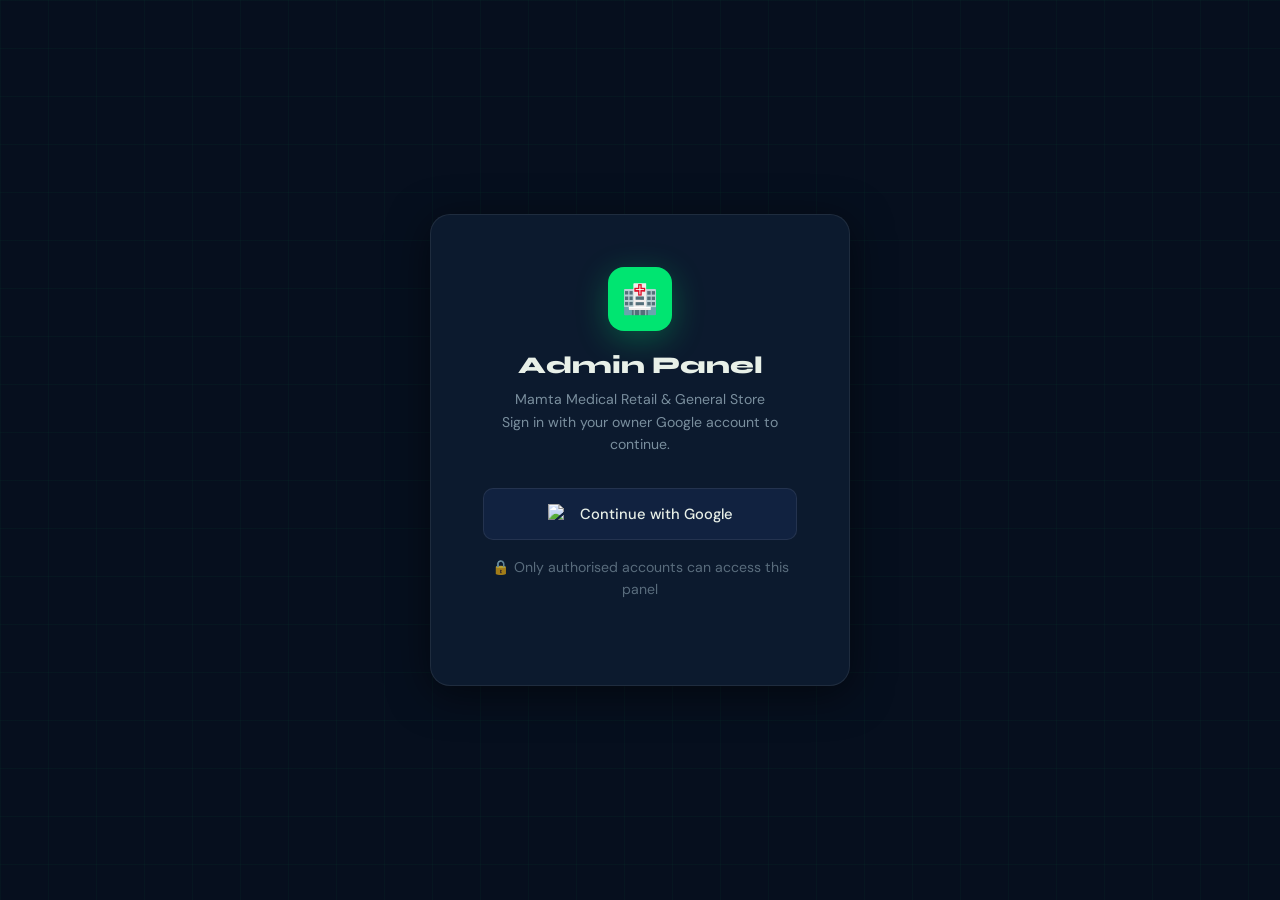
==== admin.html @ 26834f1a "Add source code" ====
<!DOCTYPE html>
<html lang="en" data-theme="dark">

<head>
    <meta charset="UTF-8" />
    <meta name="viewport" content="width=device-width, initial-scale=1.0" />
    <title>Admin Panel — Mamta Medical</title>
    <!-- Private owner panel — keep it out of search engines. -->
    <meta name="robots" content="noindex, nofollow" />
    <link href="https://fonts.googleapis.com/css2?family=Syne:wght@700;800&family=DM+Sans:wght@300;400;500&display=swap"
        rel="stylesheet" />
  <link rel="stylesheet" href="css/admin.css" />
</head>

<body>

    <!-- ══ LOGIN SCREEN ══ -->
    <div id="loginScreen">
        <div class="login-card">
            <div class="login-logo">🏥</div>
            <h1>Admin Panel</h1>
            <p>Mamta Medical Retail &amp; General Store<br />Sign in with your owner Google account to continue.</p>
            <button class="google-btn" id="googleSignInBtn">
                <img src="https://www.gstatic.com/firebasejs/ui/2.0.0/images/auth/google.svg" alt="Google" />
                Continue with Google
            </button>
            <div class="login-error" id="loginError"></div>
            <p class="login-note">🔒 Only authorised accounts can access this panel</p>
        </div>
    </div>

    <!-- ══ ADMIN APP ══ -->
    <div id="adminApp">

        <!-- NAV -->
        <nav class="admin-nav">
            <div class="nav-left">
                <button class="icon-btn" id="sidebarToggle" style="display:none">☰</button>
                <div class="nav-cross"></div>
                <span class="nav-title">Mamta <b>Admin</b></span>
            </div>
            <div class="nav-right">
                <button class="icon-btn" id="themeBtn" title="Toggle theme">🌙</button>
                <div class="nav-user">
                    <img class="nav-avatar" id="userAvatar" src="" alt="" style="display:none" />
                    <div class="nav-avatar-placeholder" id="userInitial"></div>
                    <span id="userName"></span>
                </div>
                <button class="logout-btn" id="logoutBtn">
                    <svg width="13" height="13" viewBox="0 0 24 24" fill="none" stroke="currentColor" stroke-width="2.5"
                        stroke-linecap="round" stroke-linejoin="round">
                        <path d="M9 21H5a2 2 0 01-2-2V5a2 2 0 012-2h4" />
                        <polyline points="16 17 21 12 16 7" />
                        <line x1="21" y1="12" x2="9" y2="12" />
                    </svg>
                    Logout
                </button>
            </div>
        </nav>

        <div class="admin-layout">
            <!-- SIDEBAR -->
            <aside class="sidebar" id="sidebar">
                <div class="sidebar-label">Main</div>
                <button class="nav-item active" data-section="dashboard">
                    <span class="ni-icon">📊</span> Dashboard
                </button>
                <button class="nav-item" data-section="products">
                    <span class="ni-icon">💊</span> Products
                    <span class="nav-badge" id="productCount">0</span>
                </button>
                <div class="sidebar-label">Store</div>
                <button class="nav-item" data-section="stock">
                    <span class="ni-icon">📦</span> Stock Manager
                </button>
                <button class="nav-item" data-section="hours">
                    <span class="ni-icon">🕗</span> Store Hours
                </button>
                <button class="nav-item" data-section="announcements">
                    <span class="ni-icon">📢</span> Announcements
                </button>
                <div class="sidebar-label">Settings</div>
                <button class="nav-item" data-section="settings">
                    <span class="ni-icon">⚙️</span> Settings
                </button>
            </aside>

            <!-- MAIN -->
            <main class="admin-main">

                <!-- DASHBOARD -->
                <div class="section active" id="sec-dashboard">
                    <div class="page-head">
                        <div>
                            <h2>Dashboard</h2>
                            <p>Welcome back! Here's your store overview.</p>
                        </div>
                        <button class="btn btn-green" onclick="showSection('products')">+ Add Product</button>
                    </div>
                    <div class="stats-row">
                        <div class="stat-box">
                            <div class="sb-icon">💊</div>
                            <div class="sb-num" id="dash-total">0</div>
                            <div class="sb-label">Total Products</div>
                        </div>
                        <div class="stat-box">
                            <div class="sb-icon">✅</div>
                            <div class="sb-num" id="dash-instock">0</div>
                            <div class="sb-label">In Stock</div>
                        </div>
                        <div class="stat-box">
                            <div class="sb-icon">❌</div>
                            <div class="sb-num" id="dash-outstock">0</div>
                            <div class="sb-label">Out of Stock</div>
                        </div>
                        <div class="stat-box">
                            <div class="sb-icon">📢</div>
                            <div class="sb-num" id="dash-ann">0</div>
                            <div class="sb-label">Announcements</div>
                        </div>
                    </div>
                    <div class="card">
                        <div class="card-head">
                            <h3>Recent Products</h3>
                            <button class="btn btn-outline btn-sm" onclick="showSection('products')">View all</button>
                        </div>
                        <div class="table-wrap">
                            <table class="product-table" id="recentTable">
                                <thead>
                                    <tr>
                                        <th>Product</th>
                                        <th class="hide-mobile">Category</th>
                                        <th>Price</th>
                                        <th>Stock</th>
                                    </tr>
                                </thead>
                                <tbody id="recentBody">
                                    <tr>
                                        <td colspan="4">
                                            <div class="loading">
                                                <div class="spinner"></div>Loading...
                                            </div>
                                        </td>
                                    </tr>
                                </tbody>
                            </table>
                        </div>
                    </div>
                </div>

                <!-- PRODUCTS -->
                <div class="section" id="sec-products">
                    <div class="page-head">
                        <div>
                            <h2>Products</h2>
                            <p>Add, edit and manage your product catalogue.</p>
                        </div>
                        <button class="btn btn-green" id="addProductBtn">+ Add Product</button>
                    </div>
                    <div class="card">
                        <div class="table-toolbar">
                            <div class="search-box">
                                <svg width="15" height="15" viewBox="0 0 24 24" fill="none" stroke="currentColor"
                                    stroke-width="2" stroke-linecap="round" stroke-linejoin="round">
                                    <circle cx="11" cy="11" r="8" />
                                    <path d="m21 21-4.35-4.35" />
                                </svg>
                                <input type="search" id="productSearch" placeholder="Search products…" />
                            </div>
                            <select class="form-select" style="width:auto;height:38px" id="catFilter">
                                <option value="">All categories</option>
                                <option value="fever-pain">Fever & Pain</option>
                                <option value="vitamins">Vitamins</option>
                                <option value="skin">Skin Care</option>
                                <option value="diabetes">Diabetes</option>
                                <option value="baby">Baby Care</option>
                                <option value="first-aid">First Aid</option>
                                <option value="general">General Store</option>
                            </select>
                        </div>
                        <div class="table-wrap">
                            <table class="product-table">
                                <thead>
                                    <tr>
                                        <th>Photo</th>
                                        <th>Product</th>
                                        <th class="hide-mobile">Category</th>
                                        <th>Price</th>
                                        <th>Stock</th>
                                        <th>Actions</th>
                                    </tr>
                                </thead>
                                <tbody id="productsBody">
                                    <tr>
                                        <td colspan="6">
                                            <div class="loading">
                                                <div class="spinner"></div>Loading products...
                                            </div>
                                        </td>
                                    </tr>
                                </tbody>
                            </table>
                        </div>
                    </div>
                </div>

                <!-- STOCK MANAGER -->
                <div class="section" id="sec-stock">
                    <div class="page-head">
                        <div>
                            <h2>Stock Manager</h2>
                            <p>Quickly toggle stock on or off for any product.</p>
                        </div>
                    </div>
                    <div class="card">
                        <div class="table-toolbar">
                            <div class="search-box">
                                <svg width="15" height="15" viewBox="0 0 24 24" fill="none" stroke="currentColor"
                                    stroke-width="2" stroke-linecap="round" stroke-linejoin="round">
                                    <circle cx="11" cy="11" r="8" />
                                    <path d="m21 21-4.35-4.35" />
                                </svg>
                                <input type="search" id="stockSearch" placeholder="Search products…" />
                            </div>
                            <select class="form-select" style="width:auto;height:38px" id="stockFilter">
                                <option value="">All</option>
                                <option value="in">In Stock</option>
                                <option value="out">Out of Stock</option>
                            </select>
                        </div>
                        <div class="table-wrap">
                            <table class="product-table">
                                <thead>
                                    <tr>
                                        <th>Product</th>
                                        <th class="hide-mobile">Category</th>
                                        <th class="hide-mobile">Price</th>
                                        <th>Status</th>
                                        <th>Toggle</th>
                                    </tr>
                                </thead>
                                <tbody id="stockBody">
                                    <tr>
                                        <td colspan="5">
                                            <div class="loading">
                                                <div class="spinner"></div>
                                            </div>
                                        </td>
                                    </tr>
                                </tbody>
                            </table>
                        </div>
                    </div>
                </div>

                <!-- STORE HOURS -->
                <div class="section" id="sec-hours">
                    <div class="page-head">
                        <div>
                            <h2>Store Hours</h2>
                            <p>Update your opening and closing times.</p>
                        </div>
                    </div>
                    <div class="card">
                        <div class="hours-grid" id="hoursGrid">
                            <div class="loading">
                                <div class="spinner"></div>Loading...
                            </div>
                        </div>
                        <div style="margin-top:20px;display:flex;gap:10px;flex-wrap:wrap">
                            <button class="btn btn-green" id="saveHoursBtn">💾 Save Hours</button>
                            <button class="btn btn-outline" id="resetHoursBtn">↺ Reset to Default</button>
                        </div>
                    </div>
                    <div class="card">
                        <div class="card-head">
                            <h3>⚠️ Special Note</h3>
                        </div>
                        <div class="form-row">
                            <label>Last day of month note (shown to customers)</label>
                            <textarea class="form-textarea" id="specialNote"
                                rows="2">On the last day of every month, store closes early at 2:00 PM.</textarea>
                        </div>
                        <button class="btn btn-green" style="margin-top:12px" id="saveNoteBtn">💾 Save Note</button>
                    </div>
                </div>

                <!-- ANNOUNCEMENTS -->
                <div class="section" id="sec-announcements">
                    <div class="page-head">
                        <div>
                            <h2>Announcements</h2>
                            <p>Post notices visible to customers on the website.</p>
                        </div>
                        <button class="btn btn-green" id="addAnnBtn">+ New Announcement</button>
                    </div>
                    <div id="annList">
                        <div class="loading">
                            <div class="spinner"></div>Loading...
                        </div>
                    </div>
                </div>

                <!-- SETTINGS -->
                <div class="section" id="sec-settings">
                    <div class="page-head">
                        <div>
                            <h2>Settings</h2>
                            <p>Manage your store info and preferences.</p>
                        </div>
                    </div>
                    <div class="card">
                        <div class="card-head">
                            <h3>Store Information</h3>
                        </div>
                        <div class="form-grid two">
                            <div class="form-row">
                                <label>Store Name</label>
                                <input class="form-input" id="storeName" value="Mamta Medical Retail & General Store" />
                            </div>
                            <div class="form-row">
                                <label>Phone Number</label>
                                <input class="form-input" id="storePhone" value="+91 94268 94254" />
                            </div>
                            <div class="form-row" style="grid-column:1/-1">
                                <label>Address</label>
                                <input class="form-input" id="storeAddress"
                                    value="Main Bazar Road, Khatlwada – 396120, Gujarat" />
                            </div>
                        </div>
                        <button class="btn btn-green" style="margin-top:16px" id="saveSettingsBtn">💾 Save
                            Settings</button>
                    </div>
                    <div class="card">
                        <div class="card-head">
                            <h3>Cache Management</h3>
                        </div>
                        <p style="font-size:.84rem;color:var(--muted);margin-bottom:14px">
                            Products are cached for 24 hours on customer browsers. Clear cache to force customers to see
                            latest changes immediately.
                        </p>
                        <button class="btn btn-outline" id="clearCacheBtn">🗑️ Clear Customer Cache</button>
                    </div>
                </div>

            </main>
        </div>
    </div>

    <!-- ══ ADD/EDIT PRODUCT MODAL ══ -->
    <div class="modal-overlay" id="productModal">
        <div class="modal">
            <div class="modal-head">
                <h3 id="modalTitle">Add Product</h3>
                <button class="icon-btn" onclick="closeModal()">✕</button>
            </div>
            <div class="modal-body">
                <input type="hidden" id="editProductId" />
                <div class="form-grid two">
                    <div class="form-row" style="grid-column:1/-1">
                        <label>Product Photo</label>
                        <div class="photo-upload" id="photoUploadArea">
                            <input type="file" id="photoInput" accept="image/*" />
                            <button type="button" class="pu-remove" id="photoRemove" title="Remove photo">✕</button>
                            <div class="pu-icon">📸</div>
                            <div class="pu-text">Tap to upload photo<br /><b>JPG, PNG up to 5MB</b></div>
                            <img class="photo-preview" id="photoPreview" alt="Preview" />
                            <div class="pu-status" id="puStatus"></div>
                        </div>
                        <input type="hidden" id="photoUrl" />
                    </div>
                    <div class="form-row">
                        <label>Product Name *</label>
                        <input class="form-input" id="pName" placeholder="e.g. Crocin 500mg" required />
                    </div>
                    <div class="form-row">
                        <label>Brand *</label>
                        <input class="form-input" id="pBrand" placeholder="e.g. GSK" />
                    </div>
                    <div class="form-row">
                        <label>Category *</label>
                        <select class="form-select" id="pCat">
                            <option value="">Select category</option>
                            <option value="fever-pain">💊 Fever & Pain</option>
                            <option value="vitamins">🌿 Vitamins</option>
                            <option value="skin">🧴 Skin Care</option>
                            <option value="diabetes">🩺 Diabetes</option>
                            <option value="baby">👶 Baby Care</option>
                            <option value="first-aid">🩹 First Aid</option>
                            <option value="general">🛒 General Store</option>
                        </select>
                    </div>
                    <div class="form-row">
                        <label>Price (₹) *</label>
                        <input class="form-input" id="pPrice" type="number" placeholder="e.g. 45" />
                    </div>
                    <div class="form-row">
                        <label>Unit / Pack size</label>
                        <input class="form-input" id="pUnit" placeholder="e.g. 10 tabs, 100ml" />
                    </div>
                    <div class="form-row" style="grid-column:1/-1">
                        <label>Emoji Icon — tap to select</label>
                        <input type="hidden" id="pEmoji" value="💊" />
                        <div class="emoji-picker" id="emojiPicker">
                            <div class="emoji-selected" id="emojiSelected">💊</div>
                            <div class="emoji-grid" id="emojiGrid"></div>
                        </div>
                    </div>
                    <div class="form-row" style="grid-column:1/-1">
                        <label>Description (optional) — with formatting</label>
                        <div class="rte-wrap">
                            <div class="rte-toolbar">
                                <!-- Text format -->
                                <button type="button" class="rte-btn" data-cmd="bold" title="Bold"><b>B</b></button>
                                <button type="button" class="rte-btn" data-cmd="italic" title="Italic"><i>I</i></button>
                                <button type="button" class="rte-btn" data-cmd="underline"
                                    title="Underline"><u>U</u></button>
                                <button type="button" class="rte-btn" data-cmd="strikeThrough"
                                    title="Strikethrough"><s>S</s></button>
                                <div class="rte-sep"></div>
                                <!-- Lists -->
                                <button type="button" class="rte-btn" data-cmd="insertUnorderedList"
                                    title="Bullet list">• ≡</button>
                                <button type="button" class="rte-btn" data-cmd="insertOrderedList"
                                    title="Numbered list">1 ≡</button>
                                <div class="rte-sep"></div>
                                <!-- Align -->
                                <button type="button" class="rte-btn" data-cmd="justifyLeft"
                                    title="Align left">⬅</button>
                                <button type="button" class="rte-btn" data-cmd="justifyCenter" title="Centre">☰</button>
                                <button type="button" class="rte-btn" data-cmd="justifyRight"
                                    title="Align right">➡</button>
                                <div class="rte-sep"></div>
                                <!-- Colour -->
                                <button type="button" class="rte-btn" data-cmd="hiliteColor" data-val="#00e57130"
                                    title="Highlight green" style="font-size:1rem">🟩</button>
                                <button type="button" class="rte-btn" data-cmd="hiliteColor" data-val="#ffb06030"
                                    title="Highlight orange" style="font-size:1rem">🟧</button>
                                <button type="button" class="rte-btn" data-cmd="removeFormat" title="Clear formatting"
                                    style="font-size:.7rem;color:var(--danger)">✕fmt</button>
                            </div>
                            <div class="rte-body" id="pDesc" contenteditable="true"
                                data-placeholder="Write a helpful product description… e.g. dosage, usage, pack size details"
                                spellcheck="false"></div>
                            <div class="rte-count"><span id="rteCount">0</span> characters</div>
                        </div>
                    </div>
                    <div class="form-row" style="grid-column:1/-1">
                        <label>Stock Status</label>
                        <div class="toggle-wrap">
                            <button class="toggle on" id="pStock" onclick="toggleStock(this)"></button>
                            <span class="toggle-label" id="pStockLabel">In Stock</span>
                        </div>
                    </div>
                </div>
            </div>
            <div class="modal-foot">
                <button class="btn btn-outline" onclick="closeModal()">Cancel</button>
                <button class="btn btn-green" id="saveProductBtn">💾 Save Product</button>
            </div>
        </div>
    </div>

    <!-- ══ ADD ANNOUNCEMENT MODAL ══ -->
    <div class="modal-overlay" id="annModal">
        <div class="modal">
            <div class="modal-head">
                <h3>New Announcement</h3>
                <button class="icon-btn" onclick="closeAnnModal()">✕</button>
            </div>
            <div class="modal-body">
                <div class="form-grid">
                    <div class="form-row">
                        <label>Title *</label>
                        <input class="form-input" id="annTitle" placeholder="e.g. Holiday Hours" />
                    </div>
                    <div class="form-row">
                        <label>Message *</label>
                        <textarea class="form-textarea" id="annBody" rows="3"
                            placeholder="Write your announcement…"></textarea>
                    </div>
                    <div class="form-row">
                        <label>Type</label>
                        <select class="form-select" id="annType">
                            <option value="info">ℹ️ Info (green)</option>
                            <option value="warn">⚠️ Warning (orange)</option>
                            <option value="danger">🚨 Urgent (red)</option>
                        </select>
                    </div>
                </div>
            </div>
            <div class="modal-foot">
                <button class="btn btn-outline" onclick="closeAnnModal()">Cancel</button>
                <button class="btn btn-green" id="saveAnnBtn">📢 Post Announcement</button>
            </div>
        </div>
    </div>

    <!-- TOAST -->
    <div class="toast" id="toast"></div>

    <!-- ══ FIREBASE + APP SCRIPT ══ -->
    <script type="module" src="js/admin.js"></script>
</body>

</html>
---- css/admin.css ----
[data-theme="dark"] {
            --bg: #060f1e;
            --bg2: #0c1a2e;
            --bg3: #112240;
            --text: #e8f0e8;
            --muted: #7a8f9e;
            --border: rgba(255, 255, 255, 0.08);
            --g: #00e571;
            --gd: rgba(0, 229, 113, .10);
            --input-bg: #0c1a2e;
            --card: #0c1a2e;
            --danger: #ff4d4d;
            --warn: #ffb060;
            --shadow: 0 8px 40px rgba(0, 0, 0, .5);
        }

        [data-theme="light"] {
            --bg: #f0f5f0;
            --bg2: #ffffff;
            --bg3: #e6f0e6;
            --text: #0e1e0e;
            --muted: #4d6b54;
            --border: rgba(0, 0, 0, 0.08);
            --g: #00924a;
            --gd: rgba(0, 146, 74, .10);
            --input-bg: #ffffff;
            --card: #ffffff;
            --danger: #cc0000;
            --warn: #c87000;
            --shadow: 0 8px 40px rgba(0, 0, 0, .10);
        }

        *,
        *::before,
        *::after {
            margin: 0;
            padding: 0;
            box-sizing: border-box;
            -webkit-tap-highlight-color: transparent
        }

        html {
            scroll-behavior: smooth;
            -webkit-text-size-adjust: 100%
        }

        body {
            font-family: 'DM Sans', sans-serif;
            background: var(--bg);
            color: var(--text);
            min-height: 100vh;
            transition: background .3s, color .3s
        }

        a {
            color: inherit;
            text-decoration: none
        }

        button {
            font-family: 'DM Sans', sans-serif;
            cursor: pointer
        }

        /* ── LOGIN SCREEN ── */
        #loginScreen {
            min-height: 100vh;
            display: flex;
            align-items: center;
            justify-content: center;
            padding: 20px;
            background: var(--bg);
            position: relative;
            overflow: hidden;
        }

        #loginScreen::before {
            content: '';
            position: absolute;
            inset: 0;
            background-image: linear-gradient(rgba(0, 229, 113, .03) 1px, transparent 1px), linear-gradient(90deg, rgba(0, 229, 113, .03) 1px, transparent 1px);
            background-size: 48px 48px;
            animation: gridScroll 24s linear infinite;
        }

        @keyframes gridScroll {
            to {
                background-position: 48px 48px
            }
        }

        .login-card {
            background: var(--bg2);
            border: 1px solid var(--border);
            border-radius: 20px;
            padding: clamp(32px, 5vw, 52px);
            width: 100%;
            max-width: 420px;
            text-align: center;
            position: relative;
            z-index: 1;
            box-shadow: var(--shadow);
            animation: fadeUp .5s ease both;
        }

        @keyframes fadeUp {
            from {
                opacity: 0;
                transform: translateY(20px)
            }

            to {
                opacity: 1;
                transform: none
            }
        }

        .login-logo {
            width: 64px;
            height: 64px;
            background: var(--g);
            border-radius: 16px;
            display: grid;
            place-items: center;
            margin: 0 auto 20px;
            font-size: 1.8rem;
            box-shadow: 0 8px 32px rgba(0, 229, 113, .3);
        }

        .login-card h1 {
            font-family: 'Syne', sans-serif;
            font-size: 1.5rem;
            font-weight: 800;
            margin-bottom: 8px;
        }

        .login-card p {
            font-size: .88rem;
            color: var(--muted);
            margin-bottom: 32px;
            line-height: 1.6
        }

        .google-btn {
            display: flex;
            align-items: center;
            justify-content: center;
            gap: 12px;
            width: 100%;
            padding: 14px 20px;
            border-radius: 10px;
            background: var(--bg3);
            border: 1px solid var(--border);
            color: var(--text);
            font-size: .92rem;
            font-weight: 500;
            transition: background .2s, border-color .2s, transform .15s;
            min-height: 52px;
        }

        .google-btn:hover {
            background: var(--gd);
            border-color: var(--g);
            transform: translateY(-2px)
        }

        .google-btn:active {
            transform: scale(.97)
        }

        .google-btn img {
            width: 20px;
            height: 20px
        }

        .login-note {
            font-size: .74rem;
            color: var(--muted);
            margin-top: 16px;
            opacity: .7
        }

        .login-error {
            background: rgba(255, 77, 77, .1);
            border: 1px solid rgba(255, 77, 77, .2);
            border-radius: 8px;
            padding: 10px 14px;
            margin-top: 14px;
            font-size: .8rem;
            color: var(--danger);
            display: none;
        }

        /* ── MAIN ADMIN ── */
        #adminApp {
            display: none
        }

        /* NAV */
        .admin-nav {
            position: fixed;
            top: 0;
            left: 0;
            right: 0;
            z-index: 200;
            height: 60px;
            padding: 0 clamp(14px, 4vw, 32px);
            display: flex;
            align-items: center;
            justify-content: space-between;
            gap: 10px;
            background: var(--bg2);
            border-bottom: 1px solid var(--border);
            box-shadow: 0 2px 20px rgba(0, 0, 0, .1);
            transition: background .3s, border-color .3s;
        }

        .nav-left {
            display: flex;
            align-items: center;
            gap: 10px
        }

        .nav-cross {
            width: 32px;
            height: 32px;
            border: 1.5px solid var(--g);
            border-radius: 6px;
            display: grid;
            place-items: center;
            position: relative;
            flex-shrink: 0;
        }

        .nav-cross::before,
        .nav-cross::after {
            content: '';
            position: absolute;
            background: var(--g);
            border-radius: 2px;
        }

        .nav-cross::before {
            width: 2px;
            height: 13px
        }

        .nav-cross::after {
            width: 13px;
            height: 2px
        }

        .nav-title {
            font-family: 'Syne', sans-serif;
            font-size: .9rem;
            font-weight: 800;
            letter-spacing: .04em;
            text-transform: uppercase;
        }

        .nav-title b {
            color: var(--g)
        }

        .nav-right {
            display: flex;
            align-items: center;
            gap: 8px
        }

        .nav-user {
            display: flex;
            align-items: center;
            gap: 8px;
            font-size: .78rem;
            color: var(--muted);
        }

        .nav-avatar {
            width: 32px;
            height: 32px;
            border-radius: 50%;
            border: 2px solid var(--g);
            object-fit: cover;
        }

        .nav-avatar-placeholder {
            width: 32px;
            height: 32px;
            border-radius: 50%;
            background: var(--g);
            display: grid;
            place-items: center;
            font-size: .8rem;
            font-weight: 700;
            color: #030d0a;
            flex-shrink: 0;
        }

        .icon-btn {
            width: 36px;
            height: 36px;
            background: var(--bg3);
            border: 1px solid var(--border);
            border-radius: 8px;
            display: grid;
            place-items: center;
            font-size: .85rem;
            transition: background .2s;
            flex-shrink: 0;
        }

        .icon-btn:hover {
            background: var(--gd);
            border-color: var(--g)
        }

        .logout-btn {
            display: flex;
            align-items: center;
            gap: 6px;
            padding: 7px 14px;
            border-radius: 8px;
            background: rgba(255, 77, 77, .1);
            border: 1px solid rgba(255, 77, 77, .2);
            color: var(--danger);
            font-size: .76rem;
            font-weight: 600;
            transition: background .2s;
        }

        .logout-btn:hover {
            background: rgba(255, 77, 77, .2)
        }

        /* LAYOUT */
        .admin-layout {
            display: flex;
            padding-top: 60px;
            min-height: 100vh;
        }

        /* SIDEBAR */
        .sidebar {
            width: 220px;
            flex-shrink: 0;
            background: var(--bg2);
            border-right: 1px solid var(--border);
            padding: 20px 12px;
            position: fixed;
            top: 60px;
            left: 0;
            bottom: 0;
            overflow-y: auto;
            z-index: 100;
            transition: transform .3s, background .3s;
        }

        .sidebar-label {
            font-size: .62rem;
            font-weight: 700;
            letter-spacing: .14em;
            text-transform: uppercase;
            color: var(--muted);
            padding: 0 10px;
            margin: 16px 0 6px;
        }

        .sidebar-label:first-child {
            margin-top: 0
        }

        .nav-item {
            display: flex;
            align-items: center;
            gap: 10px;
            padding: 10px 12px;
            border-radius: 8px;
            font-size: .85rem;
            font-weight: 500;
            color: var(--muted);
            transition: background .15s, color .15s;
            cursor: pointer;
            border: none;
            background: none;
            width: 100%;
            text-align: left;
        }

        .nav-item:hover {
            background: var(--gd);
            color: var(--text)
        }

        .nav-item.active {
            background: var(--g);
            color: #030d0a;
            font-weight: 700
        }

        .nav-item .ni-icon {
            font-size: 1rem;
            flex-shrink: 0
        }

        .nav-badge {
            margin-left: auto;
            background: var(--g);
            color: #030d0a;
            border-radius: 20px;
            padding: 1px 7px;
            font-size: .62rem;
            font-weight: 800;
        }

        /* MAIN CONTENT */
        .admin-main {
            flex: 1;
            margin-left: 220px;
            padding: clamp(16px, 3vw, 32px);
            max-width: 1200px;
        }

        /* PAGE HEADER */
        .page-head {
            display: flex;
            align-items: center;
            justify-content: space-between;
            flex-wrap: wrap;
            gap: 12px;
            margin-bottom: 24px;
        }

        .page-head h2 {
            font-family: 'Syne', sans-serif;
            font-size: clamp(1.2rem, 3vw, 1.6rem);
            font-weight: 800;
        }

        .page-head p {
            font-size: .82rem;
            color: var(--muted);
            margin-top: 2px
        }

        /* STATS ROW */
        .stats-row {
            display: grid;
            grid-template-columns: repeat(2, 1fr);
            gap: 12px;
            margin-bottom: 24px;
        }

        .stat-box {
            background: var(--card);
            border: 1px solid var(--border);
            border-radius: 12px;
            padding: 18px 16px;
            position: relative;
            overflow: hidden;
            transition: border-color .2s;
        }

        .stat-box:hover {
            border-color: var(--g)
        }

        .stat-box::before {
            content: '';
            position: absolute;
            top: 0;
            left: 0;
            right: 0;
            height: 2px;
            background: linear-gradient(90deg, transparent, var(--g), transparent);
            opacity: 0;
            transition: opacity .3s;
        }

        .stat-box:hover::before {
            opacity: 1
        }

        .sb-icon {
            font-size: 1.3rem;
            margin-bottom: 8px
        }

        .sb-num {
            font-family: 'Syne', sans-serif;
            font-size: 1.6rem;
            font-weight: 800;
            color: var(--g);
            line-height: 1;
            margin-bottom: 4px;
        }

        .sb-label {
            font-size: .74rem;
            color: var(--muted)
        }

        /* SECTION */
        .section {
            display: none
        }

        .section.active {
            display: block
        }

        /* CARD */
        .card {
            background: var(--card);
            border: 1px solid var(--border);
            border-radius: 14px;
            padding: clamp(16px, 3vw, 24px);
            margin-bottom: 16px;
            transition: background .3s, border-color .3s;
        }

        .card-head {
            display: flex;
            align-items: center;
            justify-content: space-between;
            gap: 10px;
            margin-bottom: 18px;
            flex-wrap: wrap;
        }

        .card-head h3 {
            font-family: 'Syne', sans-serif;
            font-size: 1rem;
            font-weight: 800;
        }

        /* FORM */
        .form-grid {
            display: grid;
            grid-template-columns: 1fr;
            gap: 14px
        }

        .form-row {
            display: flex;
            flex-direction: column;
            gap: 6px
        }

        .form-row label {
            font-size: .76rem;
            font-weight: 600;
            letter-spacing: .06em;
            text-transform: uppercase;
            color: var(--muted);
        }

        .form-input,
        .form-select,
        .form-textarea {
            background: var(--input-bg);
            border: 1px solid var(--border);
            border-radius: 8px;
            padding: 10px 13px;
            font-family: 'DM Sans', sans-serif;
            font-size: .9rem;
            color: var(--text);
            outline: none;
            width: 100%;
            transition: border-color .2s, box-shadow .2s, background .3s;
        }

        .form-input:focus,
        .form-select:focus,
        .form-textarea:focus {
            border-color: var(--g);
            box-shadow: 0 0 0 3px var(--gd);
        }

        .form-textarea {
            resize: vertical;
            min-height: 80px;
            line-height: 1.5
        }

        .form-select option {
            background: var(--bg2)
        }

        /* PHOTO UPLOAD */
        .photo-upload {
            border: 2px dashed var(--border);
            border-radius: 10px;
            padding: 24px;
            text-align: center;
            cursor: pointer;
            transition: border-color .2s, background .2s;
            position: relative;
        }

        .photo-upload:hover {
            border-color: var(--g);
            background: var(--gd)
        }

        .photo-upload input {
            position: absolute;
            inset: 0;
            opacity: 0;
            cursor: pointer
        }

        .pu-icon {
            font-size: 2rem;
            margin-bottom: 8px
        }

        .pu-text {
            font-size: .84rem;
            color: var(--muted)
        }

        .pu-text b {
            color: var(--g)
        }

        .photo-preview {
            width: 100%;
            max-height: 180px;
            object-fit: cover;
            border-radius: 8px;
            margin-top: 10px;
            display: none;
            border: 1px solid var(--border);
        }

        .photo-upload.has-photo .pu-icon,
        .photo-upload.has-photo .pu-text {
            display: none
        }

        .photo-upload.has-photo .photo-preview {
            display: block
        }

        .photo-upload.has-photo {
            padding: 8px
        }

        .pu-status {
            margin-top: 8px;
            font-size: .74rem;
            text-align: center;
            display: none;
        }

        .pu-status.uploading {
            display: block;
            color: var(--g)
        }

        .pu-status.done {
            display: block;
            color: var(--g)
        }

        .pu-status.error {
            display: block;
            color: var(--danger)
        }

        .pu-remove {
            position: absolute;
            top: 8px;
            right: 8px;
            width: 26px;
            height: 26px;
            border-radius: 50%;
            background: rgba(255, 77, 77, .85);
            border: none;
            color: white;
            font-size: .75rem;
            cursor: pointer;
            display: none;
            place-items: center;
            z-index: 2;
        }

        .photo-upload.has-photo .pu-remove {
            display: grid
        }

        /* TOGGLE */
        .toggle-wrap {
            display: flex;
            align-items: center;
            gap: 10px
        }

        .toggle {
            width: 44px;
            height: 24px;
            border-radius: 12px;
            background: var(--border);
            border: none;
            position: relative;
            cursor: pointer;
            transition: background .2s;
            flex-shrink: 0;
        }

        .toggle.on {
            background: var(--g)
        }

        .toggle::after {
            content: '';
            position: absolute;
            top: 3px;
            left: 3px;
            width: 18px;
            height: 18px;
            border-radius: 50%;
            background: white;
            transition: transform .2s;
            box-shadow: 0 1px 4px rgba(0, 0, 0, .3);
        }

        .toggle.on::after {
            transform: translateX(20px)
        }

        .toggle-label {
            font-size: .88rem;
            font-weight: 500
        }

        /* BUTTONS */
        .btn {
            display: inline-flex;
            align-items: center;
            gap: 8px;
            padding: 10px 20px;
            border-radius: 8px;
            border: none;
            font-family: 'Syne', sans-serif;
            font-size: .78rem;
            font-weight: 700;
            letter-spacing: .05em;
            text-transform: uppercase;
            cursor: pointer;
            transition: background .2s, transform .15s;
            min-height: 42px;
            touch-action: manipulation;
        }

        .btn:active {
            transform: scale(.96)
        }

        .btn-green {
            background: var(--g);
            color: #030d0a
        }

        .btn-green:hover {
            background: #00ff7f
        }

        .btn-outline {
            background: transparent;
            color: var(--text);
            border: 1px solid var(--border)
        }

        .btn-outline:hover {
            border-color: var(--g);
            color: var(--g)
        }

        .btn-danger {
            background: rgba(255, 77, 77, .1);
            color: var(--danger);
            border: 1px solid rgba(255, 77, 77, .2)
        }

        .btn-danger:hover {
            background: rgba(255, 77, 77, .2)
        }

        .btn-sm {
            padding: 7px 14px;
            font-size: .7rem;
            min-height: 34px
        }

        .btn-full {
            width: 100%;
            justify-content: center
        }

        /* PRODUCT TABLE */
        .product-table {
            width: 100%;
            border-collapse: collapse
        }

        .product-table th {
            font-family: 'Syne', sans-serif;
            font-size: .68rem;
            font-weight: 700;
            letter-spacing: .1em;
            text-transform: uppercase;
            color: var(--muted);
            padding: 10px 12px;
            text-align: left;
            border-bottom: 1px solid var(--border);
        }

        .product-table td {
            padding: 12px;
            border-bottom: 1px solid var(--border);
            font-size: .86rem;
            vertical-align: middle;
        }

        .product-table tr:last-child td {
            border-bottom: none
        }

        .product-table tr:hover td {
            background: var(--gd)
        }

        .p-thumb {
            width: 40px;
            height: 40px;
            border-radius: 8px;
            object-fit: cover;
            border: 1px solid var(--border);
        }

        .p-thumb-placeholder {
            width: 40px;
            height: 40px;
            border-radius: 8px;
            background: var(--bg3);
            border: 1px solid var(--border);
            display: grid;
            place-items: center;
            font-size: 1.2rem;
            flex-shrink: 0;
        }

        .p-name-cell {
            font-weight: 600;
            color: var(--text)
        }

        .p-brand-cell {
            color: var(--muted);
            font-size: .78rem
        }

        .price-cell {
            font-family: 'Syne', sans-serif;
            font-weight: 700;
            color: var(--g);
        }

        .stock-pill {
            display: inline-flex;
            align-items: center;
            gap: 5px;
            padding: 3px 10px;
            border-radius: 20px;
            font-size: .68rem;
            font-weight: 700;
            letter-spacing: .05em;
            text-transform: uppercase;
        }

        .stock-pill.in {
            background: var(--gd);
            color: var(--g);
            border: 1px solid rgba(0, 229, 113, .2)
        }

        .stock-pill.out {
            background: rgba(255, 77, 77, .08);
            color: var(--danger);
            border: 1px solid rgba(255, 77, 77, .2)
        }

        .action-btns {
            display: flex;
            gap: 6px;
            align-items: center
        }

        .table-wrap {
            overflow-x: auto;
            border-radius: 10px
        }

        /* SEARCH BAR */
        .table-toolbar {
            display: flex;
            align-items: center;
            gap: 10px;
            margin-bottom: 14px;
            flex-wrap: wrap;
        }

        .search-box {
            flex: 1;
            min-width: 180px;
            position: relative;
        }

        .search-box svg {
            position: absolute;
            left: 11px;
            top: 50%;
            transform: translateY(-50%);
            color: var(--muted);
            pointer-events: none;
        }

        .search-box input {
            width: 100%;
            height: 38px;
            background: var(--input-bg);
            border: 1px solid var(--border);
            border-radius: 8px;
            padding: 0 12px 0 36px;
            font-size: .86rem;
            color: var(--text);
            outline: none;
            transition: border-color .2s;
            font-family: 'DM Sans', sans-serif;
        }

        .search-box input:focus {
            border-color: var(--g)
        }

        .search-box input::placeholder {
            color: var(--muted)
        }

        /* MODAL */
        .modal-overlay {
            position: fixed;
            inset: 0;
            z-index: 500;
            background: rgba(0, 0, 0, .6);
            backdrop-filter: blur(4px);
            display: flex;
            align-items: center;
            justify-content: center;
            padding: 16px;
            opacity: 0;
            pointer-events: none;
            transition: opacity .3s;
        }

        .modal-overlay.open {
            opacity: 1;
            pointer-events: all
        }

        .modal {
            background: var(--bg2);
            border: 1px solid var(--border);
            border-radius: 16px;
            width: 100%;
            max-width: 560px;
            max-height: 90vh;
            overflow-y: auto;
            transform: scale(.92);
            transition: transform .3s;
            box-shadow: var(--shadow);
        }

        .modal-overlay.open .modal {
            transform: scale(1)
        }

        .modal-head {
            display: flex;
            align-items: center;
            justify-content: space-between;
            padding: 18px 20px;
            border-bottom: 1px solid var(--border);
            position: sticky;
            top: 0;
            background: var(--bg2);
            z-index: 1;
        }

        .modal-head h3 {
            font-family: 'Syne', sans-serif;
            font-size: 1rem;
            font-weight: 800
        }

        .modal-body {
            padding: 20px
        }

        .modal-foot {
            padding: 14px 20px;
            border-top: 1px solid var(--border);
            display: flex;
            gap: 10px;
            justify-content: flex-end;
            position: sticky;
            bottom: 0;
            background: var(--bg2);
        }

        /* ANNOUNCEMENTS */
        .ann-card {
            background: var(--card);
            border: 1px solid var(--border);
            border-radius: 10px;
            padding: 14px 16px;
            display: flex;
            align-items: flex-start;
            gap: 12px;
            margin-bottom: 10px;
            transition: border-color .2s;
        }

        .ann-card:hover {
            border-color: var(--g)
        }

        .ann-dot {
            width: 8px;
            height: 8px;
            border-radius: 50%;
            background: var(--g);
            flex-shrink: 0;
            margin-top: 6px;
        }

        .ann-dot.warn {
            background: var(--warn)
        }

        .ann-dot.danger {
            background: var(--danger)
        }

        .ann-text {
            flex: 1
        }

        .ann-title {
            font-weight: 600;
            font-size: .9rem;
            margin-bottom: 3px
        }

        .ann-body {
            font-size: .8rem;
            color: var(--muted);
            line-height: 1.5
        }

        .ann-meta {
            font-size: .68rem;
            color: var(--muted);
            margin-top: 6px
        }

        /* HOURS EDITOR */
        .hours-grid {
            display: flex;
            flex-direction: column;
            gap: 10px
        }

        .hour-row {
            display: flex;
            align-items: center;
            gap: 10px;
            flex-wrap: wrap;
            padding: 10px 14px;
            background: var(--bg3);
            border-radius: 8px;
        }

        .hour-day {
            font-family: 'Syne', sans-serif;
            font-size: .8rem;
            font-weight: 700;
            min-width: 100px;
        }

        .hour-input {
            height: 36px;
            background: var(--input-bg);
            border: 1px solid var(--border);
            border-radius: 6px;
            padding: 0 10px;
            font-size: .84rem;
            color: var(--text);
            outline: none;
            width: 110px;
            transition: border-color .2s;
            font-family: 'DM Sans', sans-serif;
        }

        .hour-input:focus {
            border-color: var(--g)
        }

        .hour-sep {
            color: var(--muted);
            font-size: .8rem
        }

        /* TOAST */
        .toast {
            position: fixed;
            bottom: 24px;
            left: 50%;
            transform: translateX(-50%) translateY(80px);
            background: var(--bg2);
            border: 1px solid var(--border);
            border-radius: 10px;
            padding: 12px 20px;
            font-size: .84rem;
            font-weight: 500;
            box-shadow: var(--shadow);
            z-index: 9999;
            display: flex;
            align-items: center;
            gap: 8px;
            transition: transform .35s cubic-bezier(.34, 1.56, .64, 1), opacity .3s;
            opacity: 0;
            white-space: nowrap;
        }

        .toast.show {
            transform: translateX(-50%) translateY(0);
            opacity: 1
        }

        .toast.success {
            border-color: rgba(0, 229, 113, .3);
            color: var(--g)
        }

        .toast.error {
            border-color: rgba(255, 77, 77, .3);
            color: var(--danger)
        }

        /* LOADING */
        .loading {
            display: flex;
            flex-direction: column;
            align-items: center;
            justify-content: center;
            padding: 48px;
            gap: 14px;
            color: var(--muted);
            font-size: .88rem;
        }

        .spinner {
            width: 32px;
            height: 32px;
            border: 3px solid var(--border);
            border-top-color: var(--g);
            border-radius: 50%;
            animation: spin .7s linear infinite;
        }

        @keyframes spin {
            to {
                transform: rotate(360deg)
            }
        }

        /* EMPTY */
        .empty {
            text-align: center;
            padding: 48px 20px;
            display: flex;
            flex-direction: column;
            align-items: center;
            gap: 10px;
        }

        .empty-icon {
            font-size: 2.5rem;
            opacity: .4
        }

        .empty h4 {
            font-family: 'Syne', sans-serif;
            font-size: .95rem;
            font-weight: 800
        }

        .empty p {
            font-size: .8rem;
            color: var(--muted)
        }

        /* EMOJI PICKER */
        .emoji-picker {
            background: var(--input-bg);
            border: 1px solid var(--border);
            border-radius: 10px;
            padding: 12px;
        }

        .emoji-selected {
            font-size: 2rem;
            text-align: center;
            padding: 8px;
            background: var(--bg3);
            border-radius: 8px;
            margin-bottom: 10px;
            cursor: default;
            user-select: none;
        }

        .emoji-grid {
            display: grid;
            grid-template-columns: repeat(auto-fill, minmax(36px, 1fr));
            gap: 4px;
            max-height: 160px;
            overflow-y: auto;
            scrollbar-width: thin;
        }

        .emoji-grid::-webkit-scrollbar {
            width: 4px
        }

        .emoji-grid::-webkit-scrollbar-thumb {
            background: var(--border);
            border-radius: 4px
        }

        .emoji-btn {
            width: 36px;
            height: 36px;
            font-size: 1.3rem;
            background: none;
            border: 1px solid transparent;
            border-radius: 7px;
            cursor: pointer;
            display: grid;
            place-items: center;
            transition: background .15s, border-color .15s, transform .1s;
            touch-action: manipulation;
        }

        .emoji-btn:hover {
            background: var(--gd);
            border-color: var(--gs)
        }

        .emoji-btn.selected {
            background: var(--g);
            border-color: var(--g);
            transform: scale(1.15)
        }

        .emoji-btn:active {
            transform: scale(.9)
        }

        .emoji-section-label {
            grid-column: 1/-1;
            font-size: .62rem;
            font-weight: 700;
            letter-spacing: .1em;
            text-transform: uppercase;
            color: var(--muted);
            padding: 6px 2px 2px;
        }

        /* RESPONSIVE */
        @media(max-width:768px) {
            .sidebar {
                transform: translateX(-100%)
            }

            .sidebar.open {
                transform: none
            }

            .admin-main {
                margin-left: 0
            }

            .stats-row {
                grid-template-columns: 1fr 1fr
            }

            .product-table .hide-mobile {
                display: none
            }

            .admin-nav .nav-user span {
                display: none
            }

            .modal {
                max-height: 95vh
            }
        }

        @media(min-width:640px) {
            .form-grid.two {
                grid-template-columns: 1fr 1fr
            }

            .stats-row {
                grid-template-columns: repeat(4, 1fr)
            }
        }

        /* EMOJI PICKER */
        .emoji-picker {
            background: var(--bg);
            border: 1px solid var(--border);
            border-radius: 10px;
            padding: 12px;
            max-height: 260px;
            overflow-y: auto;
            scrollbar-width: thin;
        }

        .emoji-picker::-webkit-scrollbar {
            width: 4px
        }

        .emoji-picker::-webkit-scrollbar-thumb {
            background: var(--border);
            border-radius: 4px
        }

        .ep-section-label {
            font-size: .62rem;
            font-weight: 700;
            letter-spacing: .12em;
            text-transform: uppercase;
            color: var(--muted);
            margin: 10px 0 6px;
        }

        .ep-section-label:first-child {
            margin-top: 0
        }

        .ep-grid {
            display: flex;
            flex-wrap: wrap;
            gap: 4px;
            margin-bottom: 4px
        }

        .ep-btn {
            width: 36px;
            height: 36px;
            border-radius: 7px;
            border: 1.5px solid transparent;
            background: var(--bg2);
            font-size: 1.2rem;
            cursor: pointer;
            display: grid;
            place-items: center;
            transition: background .15s, border-color .15s, transform .1s;
            touch-action: manipulation;
        }

        .ep-btn:hover {
            background: var(--gd);
            border-color: var(--gs);
            transform: scale(1.15)
        }

        .ep-btn.active {
            background: var(--gd);
            border-color: var(--g);
            transform: scale(1.1)
        }

        .ep-selected {
            margin-top: 8px;
            font-size: .78rem;
            color: var(--muted);
            display: flex;
            align-items: center;
            gap: 6px;
        }

        #emojiSelected {
            font-size: 1.3rem
        }

        /* RICH TEXT EDITOR */
        .rte-wrap {
            border: 1px solid var(--border);
            border-radius: 8px;
            overflow: hidden;
            transition: border-color .2s;
        }

        .rte-wrap:focus-within {
            border-color: var(--g);
            box-shadow: 0 0 0 3px var(--gd);
        }

        .rte-toolbar {
            display: flex;
            flex-wrap: wrap;
            gap: 2px;
            padding: 6px 8px;
            background: var(--bg3);
            border-bottom: 1px solid var(--border);
        }

        .rte-btn {
            width: 30px;
            height: 28px;
            border: none;
            border-radius: 5px;
            background: transparent;
            color: var(--text);
            font-size: .82rem;
            font-weight: 700;
            cursor: pointer;
            display: grid;
            place-items: center;
            transition: background .15s, color .15s;
            touch-action: manipulation;
            font-family: 'DM Sans', sans-serif;
        }

        .rte-btn:hover {
            background: var(--gd);
            color: var(--g)
        }

        .rte-btn.active {
            background: var(--g);
            color: #030d0a
        }

        .rte-sep {
            width: 1px;
            background: var(--border);
            margin: 2px 4px;
            align-self: stretch;
        }

        .rte-select {
            height: 28px;
            background: var(--input-bg);
            border: 1px solid var(--border);
            border-radius: 5px;
            padding: 0 6px;
            font-size: .74rem;
            color: var(--text);
            outline: none;
            cursor: pointer;
        }

        .rte-body {
            min-height: 100px;
            max-height: 200px;
            overflow-y: auto;
            padding: 10px 13px;
            font-size: .9rem;
            line-height: 1.6;
            color: var(--text);
            outline: none;
            background: var(--input-bg);
        }

        .rte-body:empty::before {
            content: attr(data-placeholder);
            color: var(--muted);
            pointer-events: none;
        }

        .rte-body b,
        .rte-body strong {
            font-weight: 700
        }

        .rte-body i,
        .rte-body em {
            font-style: italic
        }

        .rte-body u {
            text-decoration: underline
        }

        .rte-body s {
            text-decoration: line-through
        }

        .rte-body ul {
            padding-left: 20px;
            margin: 4px 0
        }

        .rte-body ol {
            padding-left: 20px;
            margin: 4px 0
        }

        .rte-body li {
            margin: 2px 0
        }

        .rte-body a {
            color: var(--g)
        }

        .rte-count {
            padding: 4px 10px;
            font-size: .64rem;
            color: var(--muted);
            text-align: right;
            background: var(--input-bg);
            border-top: 1px solid var(--border);
        }
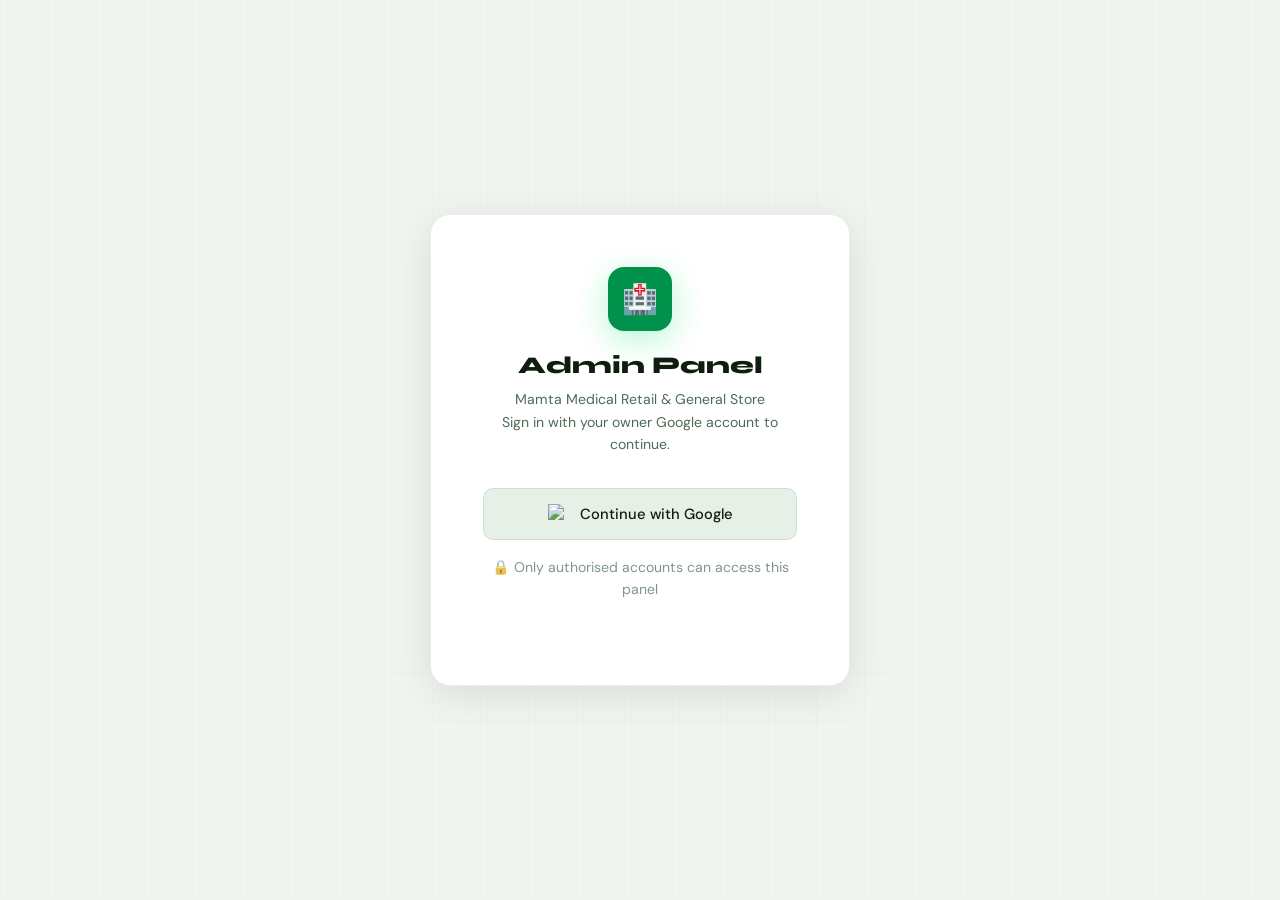
==== commit 8c0e861e: "fix:stock status" ====
--- a/admin.html
+++ b/admin.html
@@ -4,6 +4,23 @@
 <head>
     <meta charset="UTF-8" />
     <meta name="viewport" content="width=device-width, initial-scale=1.0" />
+    <script>
+        /* Set theme BEFORE first paint → no flash. Admin follows the system by
+           default; the admin toggle (saved as mm-admin-theme) overrides it. */
+        (function () {
+            try {
+                var KEY = 'mm-admin-theme';
+                var saved = localStorage.getItem(KEY);
+                var mq = window.matchMedia ? window.matchMedia('(prefers-color-scheme: dark)') : null;
+                var root = document.documentElement;
+                function apply(t) { root.setAttribute('data-theme', t); }
+                apply(saved || (mq && mq.matches ? 'dark' : 'light'));
+                if (!saved && mq && mq.addEventListener) {
+                    mq.addEventListener('change', function (e) { apply(e.matches ? 'dark' : 'light'); });
+                }
+            } catch (e) { }
+        })();
+    </script>
     <title>Admin Panel — Mamta Medical</title>
     <!-- Private owner panel — keep it out of search engines. -->
     <meta name="robots" content="noindex, nofollow" />
@@ -79,6 +96,10 @@
                 <button class="nav-item" data-section="announcements">
                     <span class="ni-icon">📢</span> Announcements
                 </button>
+                <button class="nav-item" data-section="reviews">
+                    <span class="ni-icon">⭐</span> Reviews
+                    <span class="nav-badge" id="reviewPendingBadge" style="display:none">0</span>
+                </button>
                 <div class="sidebar-label">Settings</div>
                 <button class="nav-item" data-section="settings">
                     <span class="ni-icon">⚙️</span> Settings
@@ -117,6 +138,11 @@
                             <div class="sb-icon">📢</div>
                             <div class="sb-num" id="dash-ann">0</div>
                             <div class="sb-label">Announcements</div>
+                        </div>
+                        <div class="stat-box">
+                            <div class="sb-icon">⭐</div>
+                            <div class="sb-num" id="dash-reviews">0</div>
+                            <div class="sb-label">Pending Reviews</div>
                         </div>
                     </div>
                     <div class="card">
@@ -297,6 +323,38 @@
                     <div id="annList">
                         <div class="loading">
                             <div class="spinner"></div>Loading...
+                        </div>
+                    </div>
+                </div>
+
+                <!-- REVIEWS -->
+                <div class="section" id="sec-reviews">
+                    <div class="page-head">
+                        <div>
+                            <h2>Reviews</h2>
+                            <p>Customer reviews stay hidden until you approve them.</p>
+                        </div>
+                    </div>
+                    <div class="card">
+                        <div class="table-toolbar">
+                            <div class="search-box">
+                                <svg width="15" height="15" viewBox="0 0 24 24" fill="none" stroke="currentColor"
+                                    stroke-width="2" stroke-linecap="round" stroke-linejoin="round">
+                                    <circle cx="11" cy="11" r="8" />
+                                    <path d="m21 21-4.35-4.35" />
+                                </svg>
+                                <input type="search" id="reviewSearch" placeholder="Search reviews…" />
+                            </div>
+                            <select class="form-select" style="width:auto;height:38px" id="reviewFilter">
+                                <option value="pending">⏳ Pending approval</option>
+                                <option value="approved">✓ Approved</option>
+                                <option value="all">All reviews</option>
+                            </select>
+                        </div>
+                        <div id="reviewList">
+                            <div class="loading">
+                                <div class="spinner"></div>Loading...
+                            </div>
                         </div>
                     </div>
                 </div>
--- a/css/admin.css
+++ b/css/admin.css
@@ -1326,7 +1326,7 @@
             }
 
             .stats-row {
-                grid-template-columns: repeat(4, 1fr)
+                grid-template-columns: repeat(auto-fit, minmax(150px, 1fr))
             }
         }
 
@@ -1539,3 +1539,117 @@
             background: var(--input-bg);
             border-top: 1px solid var(--border);
         }
+
+        /* ════════ REVIEWS MODERATION ════════ */
+        .review-card {
+            display: flex;
+            gap: 14px;
+            align-items: flex-start;
+            background: var(--card);
+            border: 1px solid var(--border);
+            border-radius: 10px;
+            padding: 14px 16px;
+            margin-bottom: 10px;
+            transition: border-color .2s;
+        }
+
+        .review-card:hover {
+            border-color: var(--g)
+        }
+
+        .review-card.pending {
+            border-left: 3px solid var(--warn);
+        }
+
+        .rc-main {
+            flex: 1;
+            min-width: 0
+        }
+
+        .rc-head {
+            display: flex;
+            align-items: center;
+            gap: 8px;
+            flex-wrap: wrap;
+            margin-bottom: 4px;
+        }
+
+        .rc-stars {
+            color: #ffc24b;
+            font-size: .9rem;
+            letter-spacing: 1px;
+        }
+
+        .rc-name {
+            font-weight: 600;
+            font-size: .9rem;
+            color: var(--text);
+        }
+
+        .rc-badge {
+            font-size: .62rem;
+            font-weight: 700;
+            letter-spacing: .05em;
+            text-transform: uppercase;
+            padding: 3px 9px;
+            border-radius: 20px;
+        }
+
+        .rc-badge.pending {
+            background: rgba(255, 176, 96, .14);
+            border: 1px solid rgba(255, 176, 96, .3);
+            color: var(--warn);
+        }
+
+        .rc-badge.approved {
+            background: var(--gd, rgba(0, 229, 113, .1));
+            border: 1px solid rgba(0, 229, 113, .28);
+            color: var(--g);
+        }
+
+        .rc-product {
+            font-size: .74rem;
+            color: var(--muted);
+            margin-bottom: 6px;
+        }
+
+        .rc-product b {
+            color: var(--text);
+            font-weight: 600;
+        }
+
+        .rc-text {
+            font-size: .85rem;
+            color: var(--muted);
+            line-height: 1.55;
+            margin-bottom: 6px;
+            word-wrap: break-word;
+            overflow-wrap: anywhere;
+        }
+
+        .rc-meta {
+            font-size: .68rem;
+            color: var(--muted);
+        }
+
+        .rc-actions {
+            display: flex;
+            flex-direction: column;
+            gap: 6px;
+            flex-shrink: 0;
+        }
+
+        @media(max-width:520px) {
+            .review-card {
+                flex-direction: column
+            }
+
+            .rc-actions {
+                flex-direction: row;
+                width: 100%
+            }
+
+            .rc-actions .btn {
+                flex: 1
+            }
+        }
